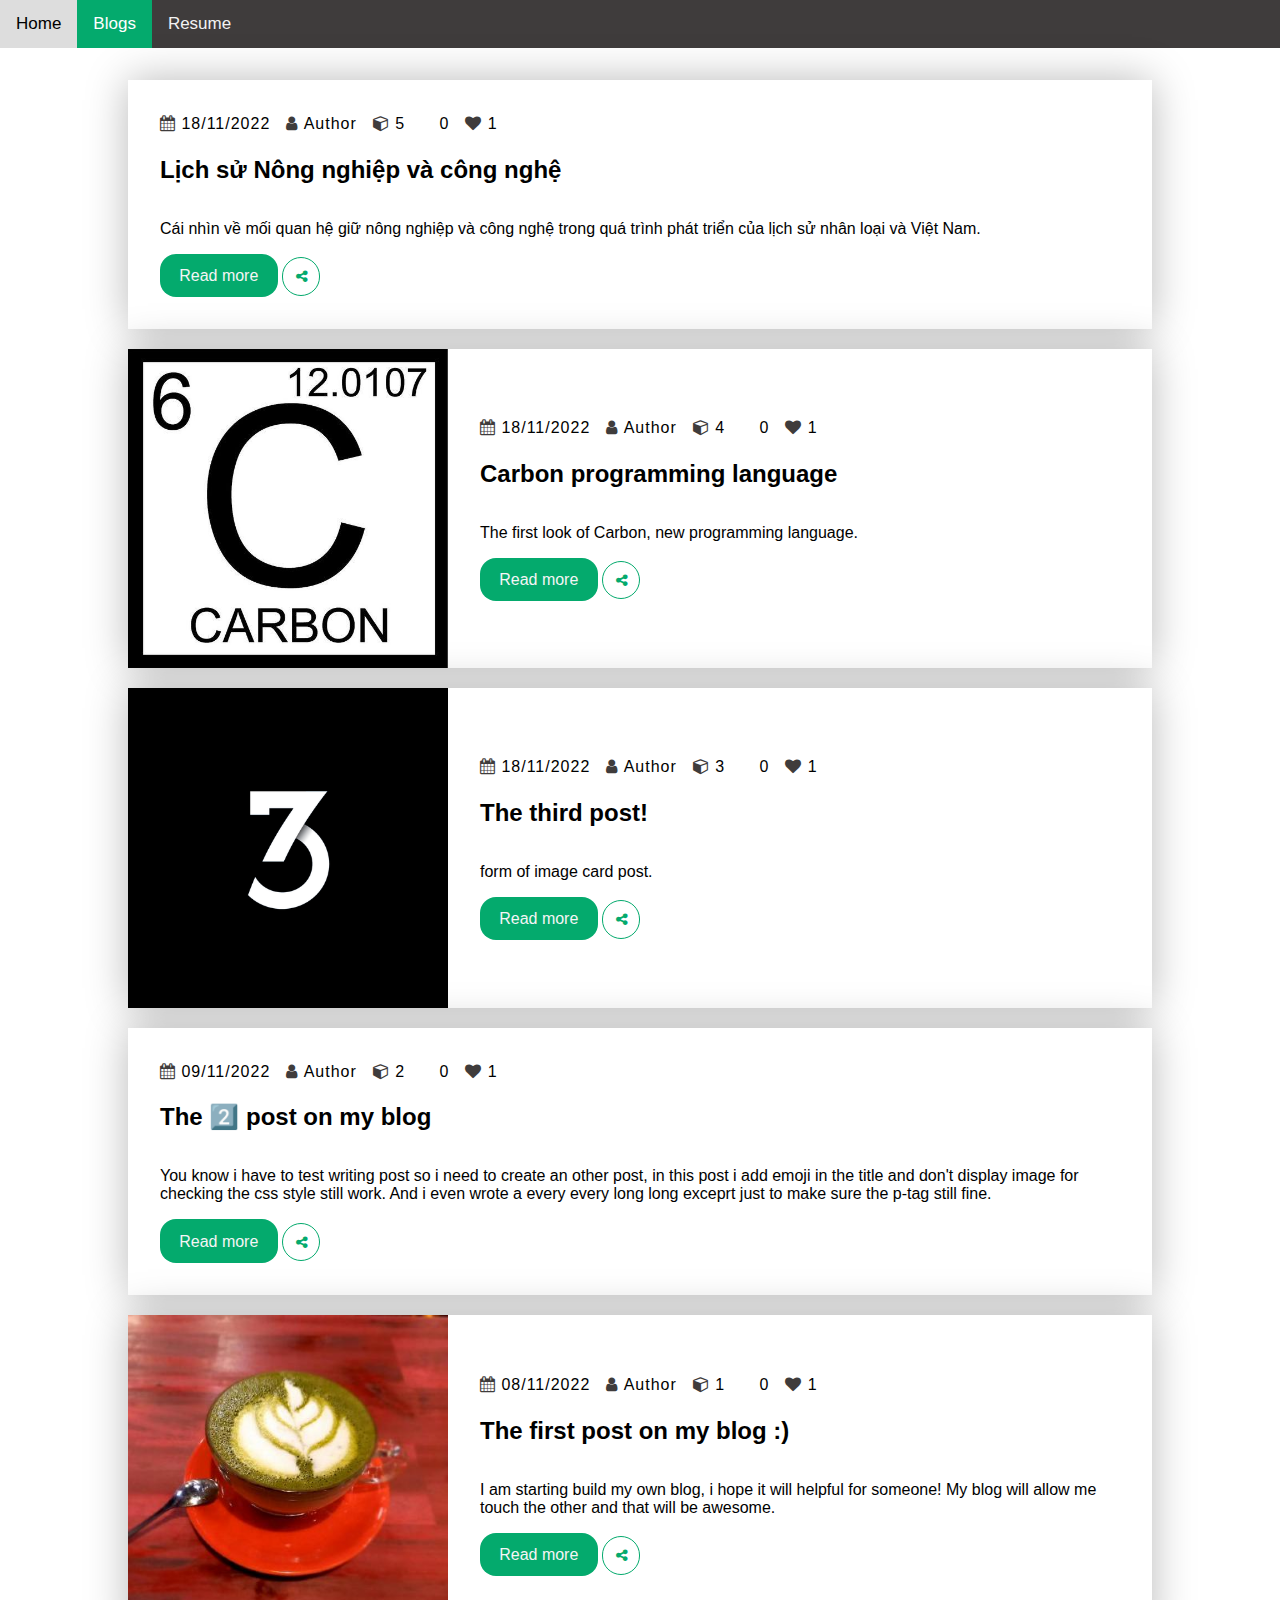
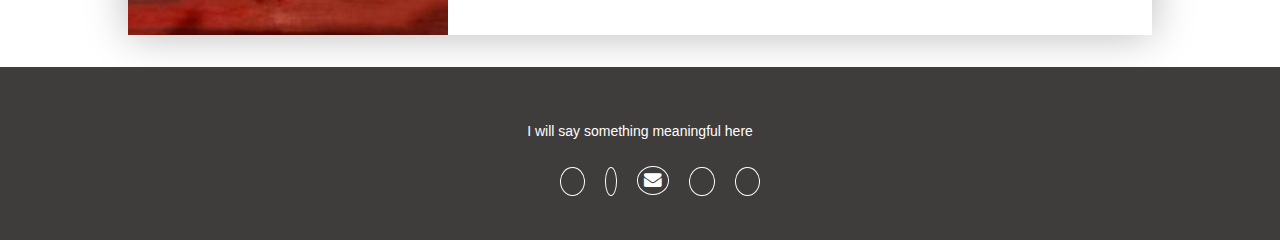
==== blog.html @ a1f5f248 "update post" ====
<!DOCTYPE html>
<html>
  <head>
    <meta name="viewport" content="width=device-width, initial-scale=1">
    <link rel="stylesheet" href="https://cdnjs.cloudflare.com/ajax/libs/font-awesome/4.7.0/css/font-awesome.min.css">
     <link rel = "icon" href = "./assets/coffee-cup.png" type = "image/x-icon">
     <link rel="stylesheet" href="https://use.fontawesome.com/releases/v5.8.1/css/all.css" integrity="sha384-50oBUHEmvpQ+1lW4y57PTFmhCaXp0ML5d60M1M7uH2+nqUivzIebhndOJK28anvf" crossorigin="anonymous">
    <link rel="stylesheet" href="style.css">
    <title>Blog</title>
  </head>
  <body>
    <div class="topnav" id="myTopnav">
      <a href="./index.html">Home</a>
      <a href="./blog.html" class="active">Blogs</a>
      <a href="https://locchuong96.github.io/Locchuong96/">Resume</a>
      <a href="javascript:void(0);" class="icon" onclick="myFunction()">
        <i class="fa fa-bars"></i>
      </a>
    </div>
    <!--blog-->
    <div = class='blog'>
      <!--THE LATEST BLOG-->
      <div class='card'>
        <div class= 'card-content'>
          <div class ='blog-details'>
            <div class='icon-text'>
              <span class ='icon'>
                <i class ='fa fa-calendar'></i>
              </span>
              <span class ='text'>18/11/2022</span>
            </div>
            <div class='icon-text'>
              <span class ='icon'>
                <i class ='fa fa-user'></i>
              </span>
              <span class ='text'>Author</span>
            </div>
            <div class='icon-text'>
              <span class ='icon'>
                <i class ='fa fa-cube'></i>
              </span>
              <span class ='text'>5</span>
            </div>
            <div class='icon-text'>
              <span class ='icon'>
                <i class ='fas fa-comment'></i>
              </span>
              <span class ='text'>0</span>
            </div>
            <div class='icon-text'>
              <span class ='icon'>
                <i class ='fa fa-heart'></i>
              </span>
              <span class ='text'>1</span>
            </div>
          </div>
          <h2 class= 'blog-title'>Lịch sử Nông nghiệp và công nghệ</h2>
          <p class = 'excerpt'>Cái nhìn về mối quan hệ giữ nông nghiệp và công nghệ trong quá trình phát triển của lịch sử nhân loại và Việt Nam.</p>
          <div class='blog-cta'>
            <a href='./blog/5/post_vi.html' class = 'button'>Read more</a>
            <button class='share-button'><i class ='fa fa-share-alt'></i></button>
          </div>
        </div>
      </div>
      <!--post-->
      <div class='card'>
        <div class='card-image'>
          <img src='./assets/pic2.jpg' alt =''>
        </div>
        <div class= 'card-content'>
          <div class ='blog-details'>
            <div class='icon-text'>
              <span class ='icon'>
                <i class ='fa fa-calendar'></i>
              </span>
              <span class ='text'>18/11/2022</span>
            </div>
            <div class='icon-text'>
              <span class ='icon'>
                <i class ='fa fa-user'></i>
              </span>
              <span class ='text'>Author</span>
            </div>
            <div class='icon-text'>
              <span class ='icon'>
                <i class ='fa fa-cube'></i>
              </span>
              <span class ='text'>4</span>
            </div>
            <div class='icon-text'>
              <span class ='icon'>
                <i class ='fas fa-comment'></i>
              </span>
              <span class ='text'>0</span>
            </div>
            <div class='icon-text'>
              <span class ='icon'>
                <i class ='fa fa-heart'></i>
              </span>
              <span class ='text'>1</span>
            </div>
          </div>
          <h2 class= 'blog-title'>Carbon programming language</h2>
          <p class = 'excerpt'>The first look of Carbon, new programming language.</p>
          <div class='blog-cta'>
            <a href='./blog/4/post.html' class = 'button'>Read more</a>
            <button class='share-button'><i class ='fa fa-share-alt'></i></button>
          </div>
        </div>
      </div>
      <!--post-->
      <div class='card'>
        <div class='card-image'>
          <img src='./assets/pic3.png' alt =''>
        </div>
        <div class= 'card-content'>
          <div class ='blog-details'>
            <div class='icon-text'>
              <span class ='icon'>
                <i class ='fa fa-calendar'></i>
              </span>
              <span class ='text'>18/11/2022</span>
            </div>
            <div class='icon-text'>
              <span class ='icon'>
                <i class ='fa fa-user'></i>
              </span>
              <span class ='text'>Author</span>
            </div>
            <div class='icon-text'>
              <span class ='icon'>
                <i class ='fa fa-cube'></i>
              </span>
              <span class ='text'>3</span>
            </div>
            <div class='icon-text'>
              <span class ='icon'>
                <i class ='fas fa-comment'></i>
              </span>
              <span class ='text'>0</span>
            </div>
            <div class='icon-text'>
              <span class ='icon'>
                <i class ='fa fa-heart'></i>
              </span>
              <span class ='text'>1</span>
            </div>
          </div>
          <h2 class= 'blog-title'>The third post!</h2>
          <p class = 'excerpt'>form of image card post.</p>
          <div class='blog-cta'>
            <a href='./blog/3/post.html' class = 'button'>Read more</a>
            <button class='share-button'><i class ='fa fa-share-alt'></i></button>
          </div>
        </div>
      </div>
      <!--post-->
      <div class='card'>
        <div class= 'card-content'>
          <div class ='blog-details'>
            <div class='icon-text'>
              <span class ='icon'>
                <i class ='fa fa-calendar'></i>
              </span>
              <span class ='text'>09/11/2022</span>
            </div>
            <div class='icon-text'>
              <span class ='icon'>
                <i class ='fa fa-user'></i>
              </span>
              <span class ='text'>Author</span>
            </div>
            <div class='icon-text'>
              <span class ='icon'>
                <i class ='fa fa-cube'></i>
              </span>
              <span class ='text'>2</span>
            </div>
            <div class='icon-text'>
              <span class ='icon'>
                <i class ='fas fa-comment'></i>
              </span>
              <span class ='text'>0</span>
            </div>
            <div class='icon-text'>
              <span class ='icon'>
                <i class ='fa fa-heart'></i>
              </span>
              <span class ='text'>1</span>
            </div>
          </div>
          <h2 class= 'blog-title'>The 2️⃣ post on my blog</h2>
          <p class = 'excerpt'>You know i have to test writing post so i need to create an other post, in this post i add emoji in the title and don't display image for checking the css style still work. And i even wrote a every every long long exceprt just to make sure the p-tag still fine.</p>
          <div class='blog-cta'>
            <a href='./blog/2/post.html' class = 'button'>Read more</a>
            <button class='share-button'><i class ='fa fa-share-alt'></i></button>
          </div>
        </div>
      </div>
      <!--post-->
      <div class='card'>
        <div class='card-image'>
          <img src='./assets/pic.jpeg' alt =''>
        </div>
        <div class= 'card-content'>
          <div class ='blog-details'>
            <div class='icon-text'>
              <span class ='icon'>
                <i class ='fa fa-calendar'></i>
              </span>
              <span class ='text'>08/11/2022</span>
            </div>
            <div class='icon-text'>
              <span class ='icon'>
                <i class ='fa fa-user'></i>
              </span>
              <span class ='text'>Author</span>
            </div>
            <div class='icon-text'>
              <span class ='icon'>
                <i class ='fa fa-cube'></i>
              </span>
              <span class ='text'>1</span>
            </div>
            <div class='icon-text'>
              <span class ='icon'>
                <i class ='fas fa-comment'></i>
              </span>
              <span class ='text'>0</span>
            </div>
            <div class='icon-text'>
              <span class ='icon'>
                <i class ='fa fa-heart'></i>
              </span>
              <span class ='text'>1</span>
            </div>
          </div>
          <h2 class= 'blog-title'>The first post on my blog :)</h2>
          <p class = 'excerpt'>I am starting build my own blog, i hope it will helpful for someone! My blog will allow me touch the other and that will be awesome.</p>
          <div class='blog-cta'>
            <a href='./blog/1/post.html' class = 'button'>Read more</a>
            <button class='share-button'><i class ='fa fa-share-alt'></i></button>
          </div>
        </div>
      </div>
    </div>   
    <!--footer-->
    <footer>
      <div class='footer-content'>
        <p>I will say something meaningful here</p>
        <ul class='socials'>
          <li><a href="https://github.com/Locchuong96"><i class="fab fa-github"></i></a></li>
          <li><a href="https://www.kaggle.com/locchuong"><i class="fab fa-kaggle"></i></a></li>
          <li><a href="#"><i class="fa fa-envelope"></i></a></li>
          <li><a href="#"><i class="fab fa-facebook"></i></a></li>
          <li><a href="#"><i class="fab fa-twitter"></i></a></li>
        </ul>
      </div>
    </footer>
    <script>
      function myFunction() {
        var x = document.getElementById("myTopnav");
        if (x.className === "topnav") {
          x.className += " responsive";
        } else {
          x.className = "topnav";
        }
      }
    </script>
  </body>
</html>
---- style.css ----
/*define constant*/
:root{
  --off-white:#f5f5f5;
  --primary: #3f3c3c;
  --foreground: #04AA6D;
}

body {
  margin: 0;
  font-family: sans-serif;
}

.topnav {
  overflow: hidden;
  background-color: #3f3c3c;
}

.topnav a {
  float: left;
  display: block;
  color: #f2f2f2;
  text-align: center;
  padding: 14px 16px;
  text-decoration: none;
  font-size: 17px;
}

.topnav a:hover {
  background-color: #ddd;
  color: black;
}

.topnav a.active {
  background-color: #04AA6D;
  color: white;
}

.topnav .icon {
  display: none;
}

@media screen and (max-width: 600px) {
  .topnav a:not(:first-child) {display: none;}
  .topnav a.icon {
    float: right;
    display: block;
  }
}

@media screen and (max-width: 600px) {
  .topnav.responsive {position: relative;}
  .topnav.responsive .icon {
    position: absolute;
    right: 0;
    top: 0;
  }
  .topnav.responsive a {
    float: none;
    display: block;
    text-align: left;
  }
}

.about{
  margin: 60px auto;
  width: 60%;
  padding: 8px;
}

.about img{
  float:right;
  width: 33%;
  height: auto;
  padding: 0 10px 0 0;
  margin-right: 20px;
  margin-bottom: 20px;
  border-radius: 50%;
}

.text {
  text-align: flex;
  font-size: 16px;
  line-height: 24px;
  letter-spacing: 1.0px;
  word-spacing: 1.2px;
}

@media screen and (max-width: 600px) {
  .about{
  margin: 20px auto;
  width: 90%;
  padding: 8px;
  }
  .text {
  text-align: flex;
  font-size: 13px;
  line-height: 18px;
  letter-spacing: .8px;
  word-spacing: 1.0px;
  }
  .about img{
  float:right;
  width: 33%;
  height: auto;
  padding: 0 5px 0 0;
  margin-right: 14px;
  margin-bottom: 14px;
  border-radius: 50%;
  }
}

/*phone size*/
@media screen and (max-width: 400px) {
  .about{
  margin: 20px auto;
  width: 100%;
  padding: 4px;
  }
  .text {
  text-align: flex;
  font-size: 11px;
  line-height: 20px;
  letter-spacing: 0.6px;
  word-spacing: 0.8px;
  }
  .about img{
  float:right;
  width: 32%;
  height: auto;
  padding: 0 5px 0 0;
  margin-right: 10px;
  margin-bottom: 10px;
  border-radius: 50%;
  }
}
footer{
    position: relative;
    bottom: 0;
    left: 0;
    right: 0;
    background: #3f3c3c;
    height: auto;
    width: 100vw;
    padding-top: 40px;
    color: #fff;
}
.footer-content{
    display: flex;
    align-items: center;
    justify-content: center;
    flex-direction: column;
    text-align: center;
}
.footer-content h3{
    font-size: 2.1rem;
    font-weight: 500;
    text-transform: capitalize;
    line-height: 3rem;
}
.footer-content p{
    max-width: 500px;
    margin: 10px auto;
    line-height: 28px;
    font-size: 14px;
    color: white;
}
.socials{
    list-style: none;
    display: flex;
    align-items: center;
    justify-content: center;
    margin: 1rem 0 3rem 0;
}
.socials li{
    margin: 0 10px;
}
.socials a{
    text-decoration: none;
    color: #fff;
    border: 1.1px solid white;
    padding: 5px;
    border-radius: 50%;

}
.socials a i{
    font-size: 1.1rem;
    width: 20px;
    transition: color .4s ease;

}
.socials a:hover i{
    color: #04AA6D;
}
/*starting blog style*/

.blog{
  width: 80%;
  margin: 2rem auto;
}

.card{
  background-color: white;
  box-shadow: 0 0 2.5rem rgba(0,0,0,0.28);
  margin-bottom: 20px;
}

.card-image {
  height: auto;
  overflow: hidden;
}

.card-image img {
  width: 100%;
  height: auto;
  object-fit: cover;
  display: block;
}

.card-content{
  padding: 2rem;
}

/*2 same class*/
.blog-details,
.icon-text {
  display: flex;
  align-items: center;
}

.icon-text {
  margin-right: 1rem;
}

.icon-text .icon{
  color: var(--primary);
  margin-right: 0.4rem;
}

.block-cta {
  margin-top: 2rem;
  display: flex;
  justify-content: space-between;
  align-items: center;
}

.button{
  padding: 1.2rem 1.2rem;
  display: inline-block;
  background: var(--foreground);
  border-radius: 1rem;
  color:var(--off-white);
  text-decoration: none;
  line-height: 5px;
}

.share-button {
  width: 2.4rem;
  height: 2.4rem;
  border: 0.1rem solid var(--foreground);
  border-radius: 50%;
  background-color: transparent;
  cursor: pointer;
  color: var(--foreground);
  outline: none;
  transition: all 0.3s ease-in-out;
}

.share-button:focus {
  background-color: var(--foreground);
  color: var(--off-white);
}

@media screen and (min-width: 800px) {
  .card{
    display:flex;
    overflow: hidden;
  }

  .card-image{
    width: auto;
    flex: 1;
  }

  .card-content{
    flex:2;
    display: flex;
    flex-direction: column;
    justify-content: center;
  }
}

@media screen and (max-width: 600px) {
  .blog-title{
    font-size: 16px;
  }
  .excerpt{
    font-size: 14px;
  }
  .share-button {
  width: 2.0rem;
  height: 2.0rem;
  }
  .button{
  padding: 0.9rem 0.9rem;
  }
  .card-content{
  padding: 1rem;
  }
  .icon-text {
  margin-right: 0.3rem;
  }
  .icon-text .icon{
  color: var(--primary);
  margin-right: 0.2rem;
  }
}

@media screen and (max-width: 500px) {
  .blog-title{
    font-size: 15px;
  }
  .excerpt{
    font-size: 13px;
  }
  .share-button {
  width: 1.6rem;
  height: 1.6rem;
  }
  .button{
  padding: 0.8rem 0.8rem;
  }
  .card-content{
  padding: 1rem;
  }
  .icon-text {
  margin-right: 0.3rem;
  }
  .icon-text .icon{
  color: var(--primary);
  margin-right: 0.3rem;
  }
  .card-content{
  padding: 1.0rem;
  }
}
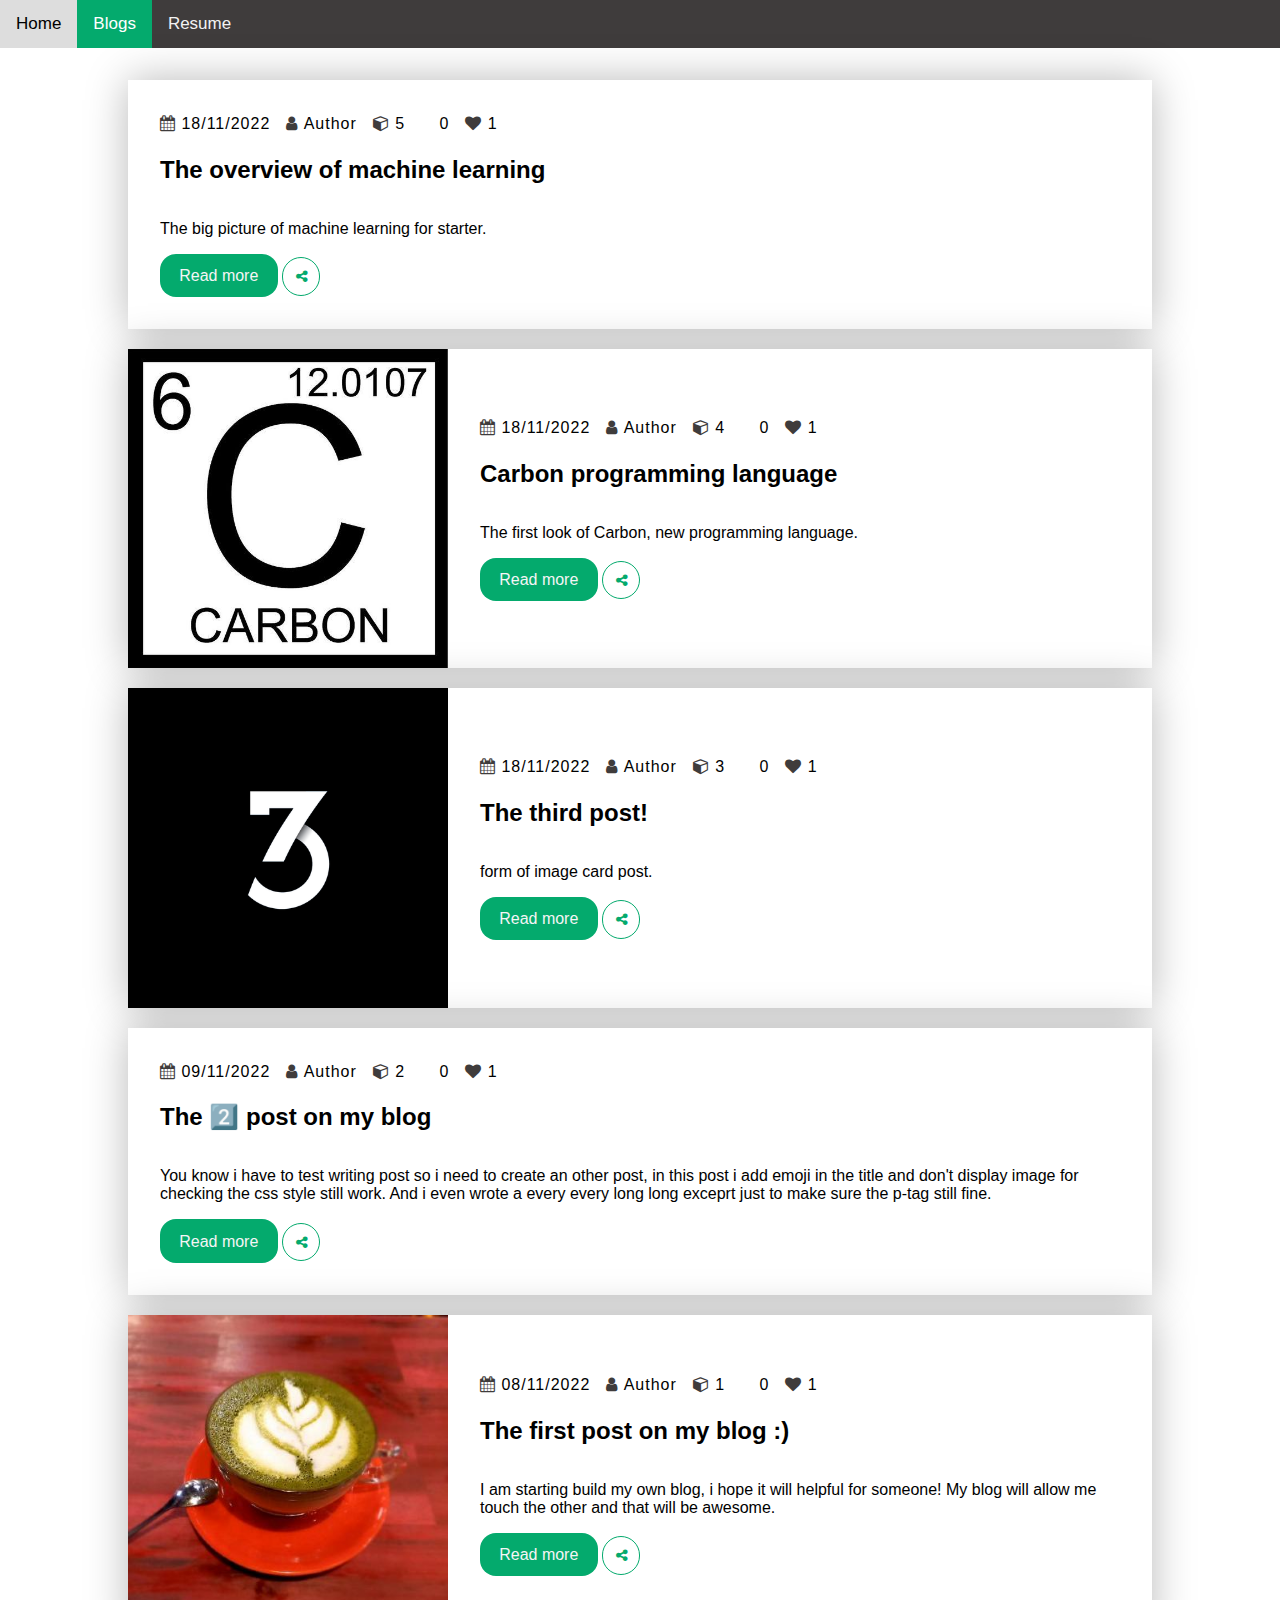
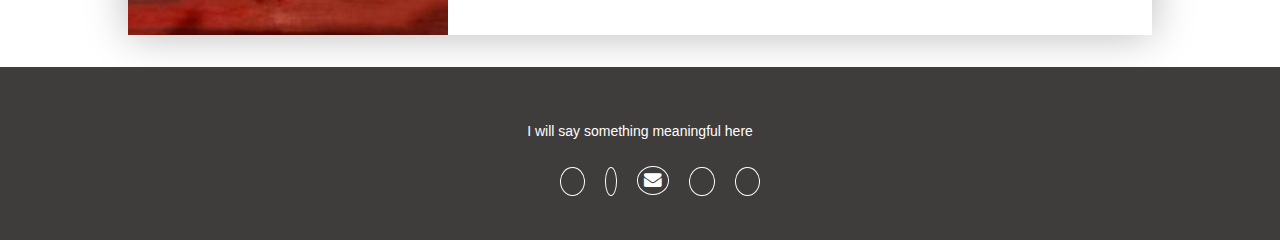
==== commit ff2dc6f4: "update post" ====
--- a/blog.html
+++ b/blog.html
@@ -54,8 +54,8 @@
               <span class ='text'>1</span>
             </div>
           </div>
-          <h2 class= 'blog-title'>Lịch sử Nông nghiệp và công nghệ</h2>
-          <p class = 'excerpt'>Cái nhìn về mối quan hệ giữ nông nghiệp và công nghệ trong quá trình phát triển của lịch sử nhân loại và Việt Nam.</p>
+          <h2 class= 'blog-title'>The overview of machine learning</h2>
+          <p class = 'excerpt'>The big picture of machine learning for starter.</p>
           <div class='blog-cta'>
             <a href='./blog/5/post_vi.html' class = 'button'>Read more</a>
             <button class='share-button'><i class ='fa fa-share-alt'></i></button>
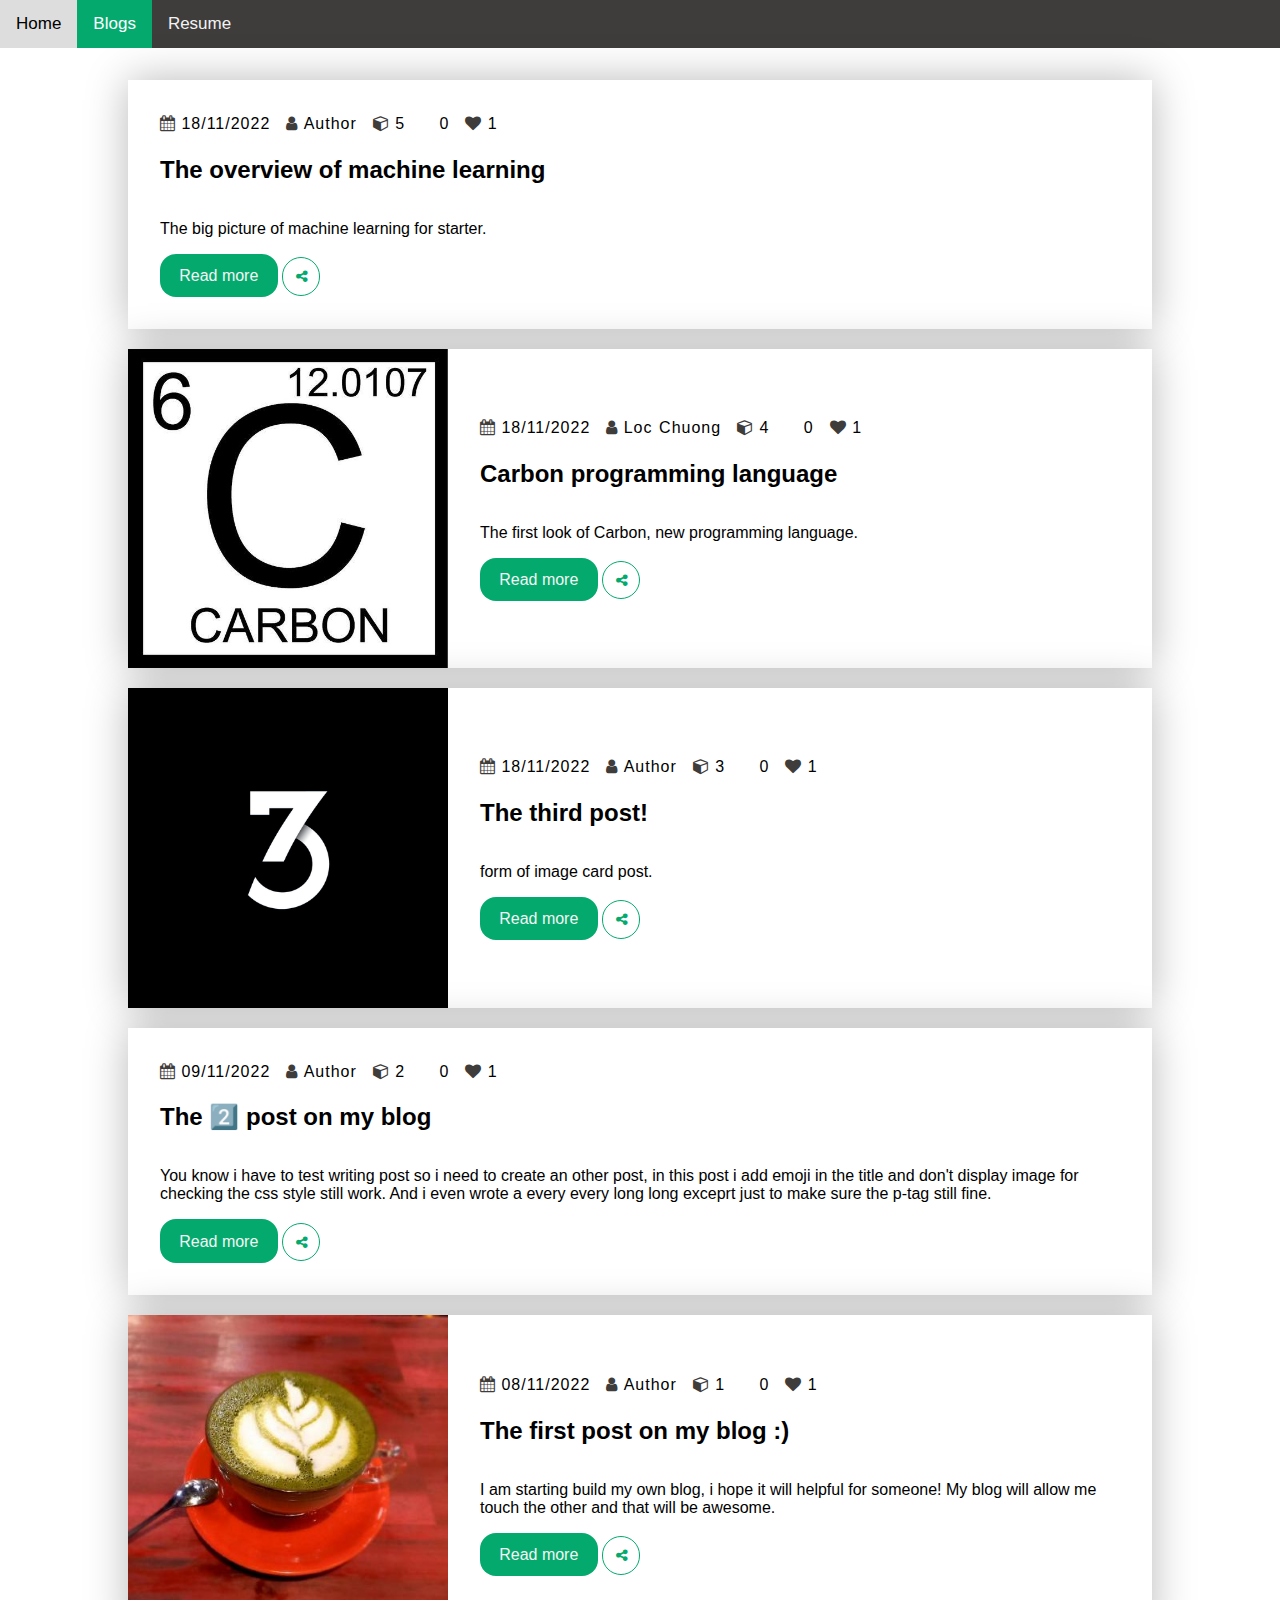
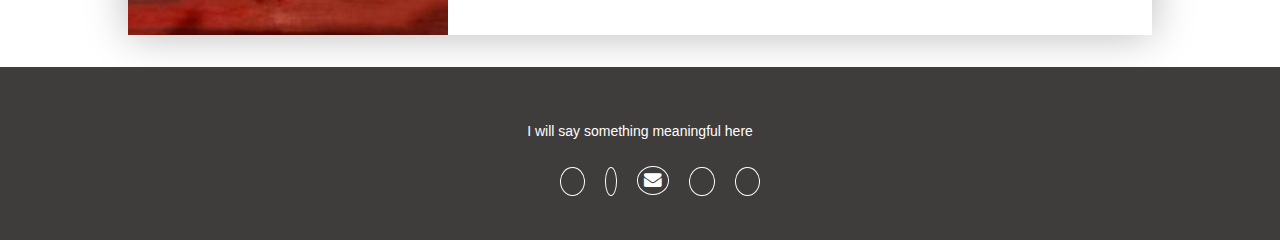
==== commit dbb7ab3d: "update post" ====
--- a/blog.html
+++ b/blog.html
@@ -57,7 +57,7 @@
           <h2 class= 'blog-title'>The overview of machine learning</h2>
           <p class = 'excerpt'>The big picture of machine learning for starter.</p>
           <div class='blog-cta'>
-            <a href='./blog/5/post_vi.html' class = 'button'>Read more</a>
+            <a href='./blog/5/post.html' class = 'button'>Read more</a>
             <button class='share-button'><i class ='fa fa-share-alt'></i></button>
           </div>
         </div>
@@ -79,7 +79,7 @@
               <span class ='icon'>
                 <i class ='fa fa-user'></i>
               </span>
-              <span class ='text'>Author</span>
+              <span class ='text'>Loc Chuong</span>
             </div>
             <div class='icon-text'>
               <span class ='icon'>
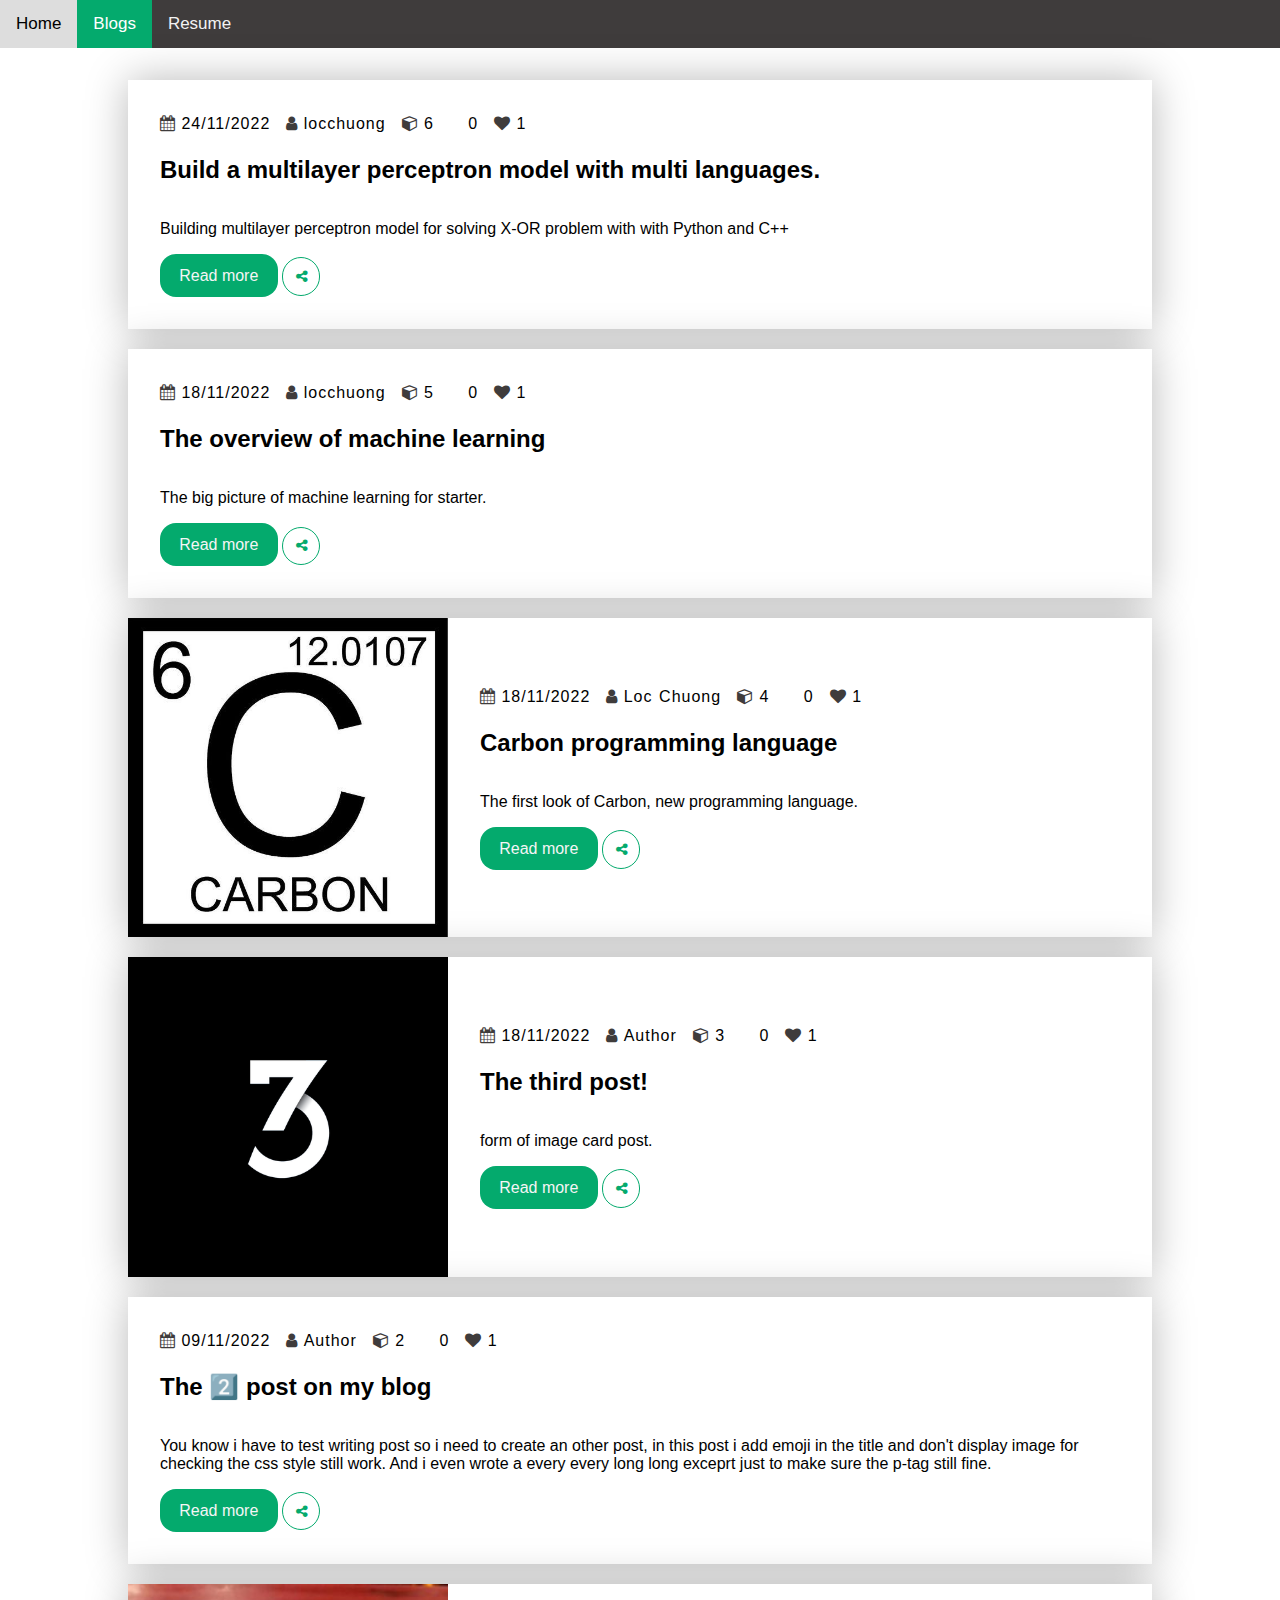
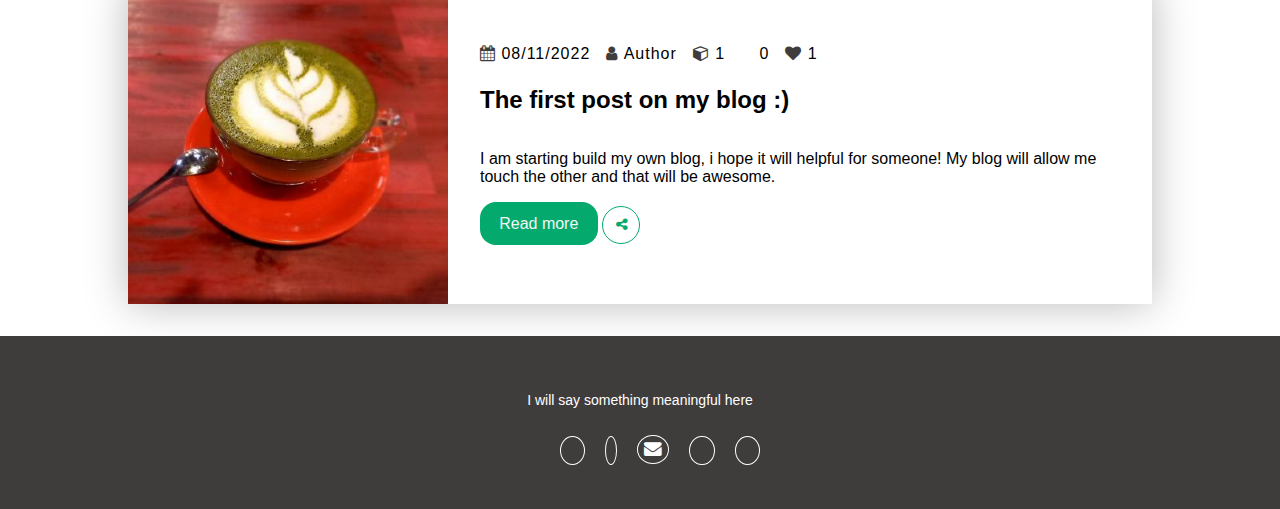
==== commit 00c216bc: "update post" ====
--- a/blog.html
+++ b/blog.html
@@ -20,6 +20,50 @@
     <!--blog-->
     <div = class='blog'>
       <!--THE LATEST BLOG-->
+      <!--post-->
+      <div class='card'>
+        <div class= 'card-content'>
+          <div class ='blog-details'>
+            <div class='icon-text'>
+              <span class ='icon'>
+                <i class ='fa fa-calendar'></i>
+              </span>
+              <span class ='text'>24/11/2022</span>
+            </div>
+            <div class='icon-text'>
+              <span class ='icon'>
+                <i class ='fa fa-user'></i>
+              </span>
+              <span class ='text'>locchuong</span>
+            </div>
+            <div class='icon-text'>
+              <span class ='icon'>
+                <i class ='fa fa-cube'></i>
+              </span>
+              <span class ='text'>6</span>
+            </div>
+            <div class='icon-text'>
+              <span class ='icon'>
+                <i class ='fas fa-comment'></i>
+              </span>
+              <span class ='text'>0</span>
+            </div>
+            <div class='icon-text'>
+              <span class ='icon'>
+                <i class ='fa fa-heart'></i>
+              </span>
+              <span class ='text'>1</span>
+            </div>
+          </div>
+          <h2 class= 'blog-title'>Build a multilayer perceptron model with multi languages.</h2>
+          <p class = 'excerpt'>Building multilayer perceptron model for solving X-OR problem with with Python and C++</p>
+          <div class='blog-cta'>
+            <a href='#' class = 'button'>Read more</a>
+            <button class='share-button'><i class ='fa fa-share-alt'></i></button>
+          </div>
+        </div>
+      </div>
+      <!--post-->
       <div class='card'>
         <div class= 'card-content'>
           <div class ='blog-details'>
@@ -33,7 +77,7 @@
               <span class ='icon'>
                 <i class ='fa fa-user'></i>
               </span>
-              <span class ='text'>Author</span>
+              <span class ='text'>locchuong</span>
             </div>
             <div class='icon-text'>
               <span class ='icon'>
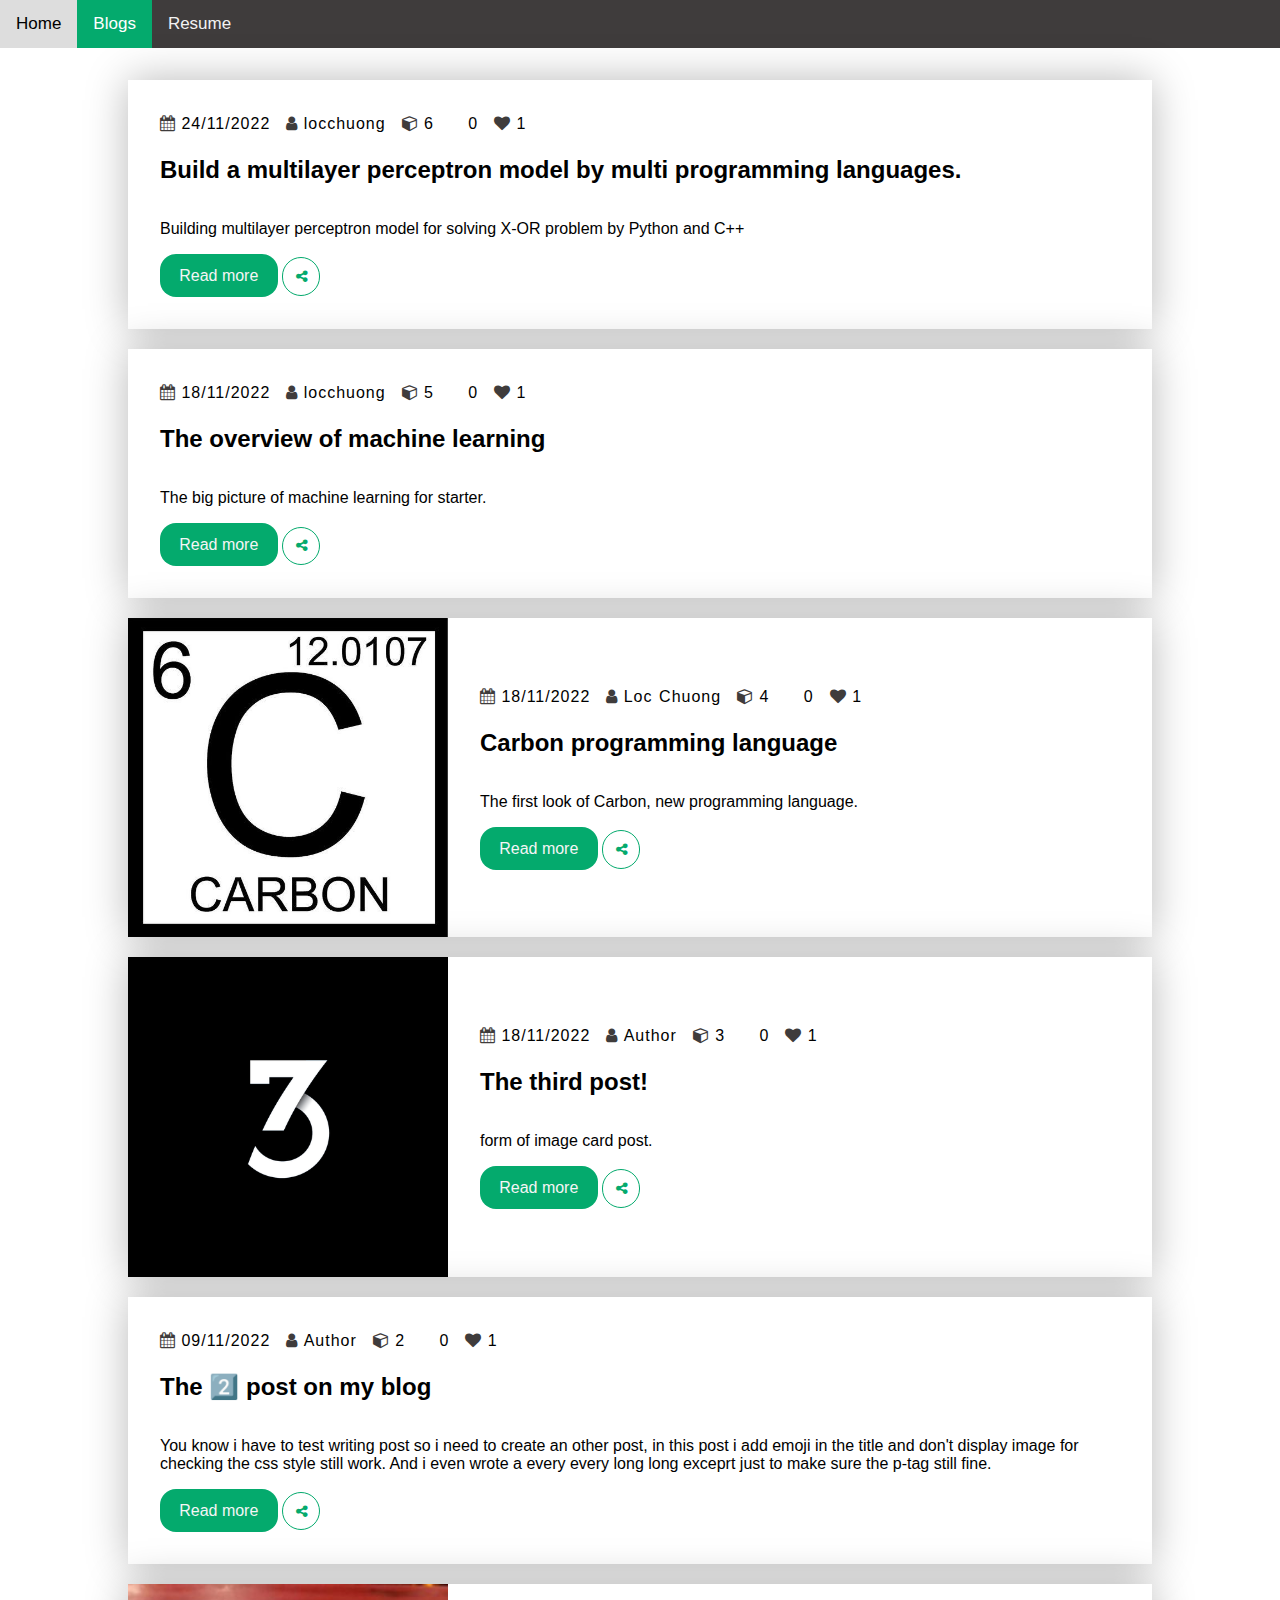
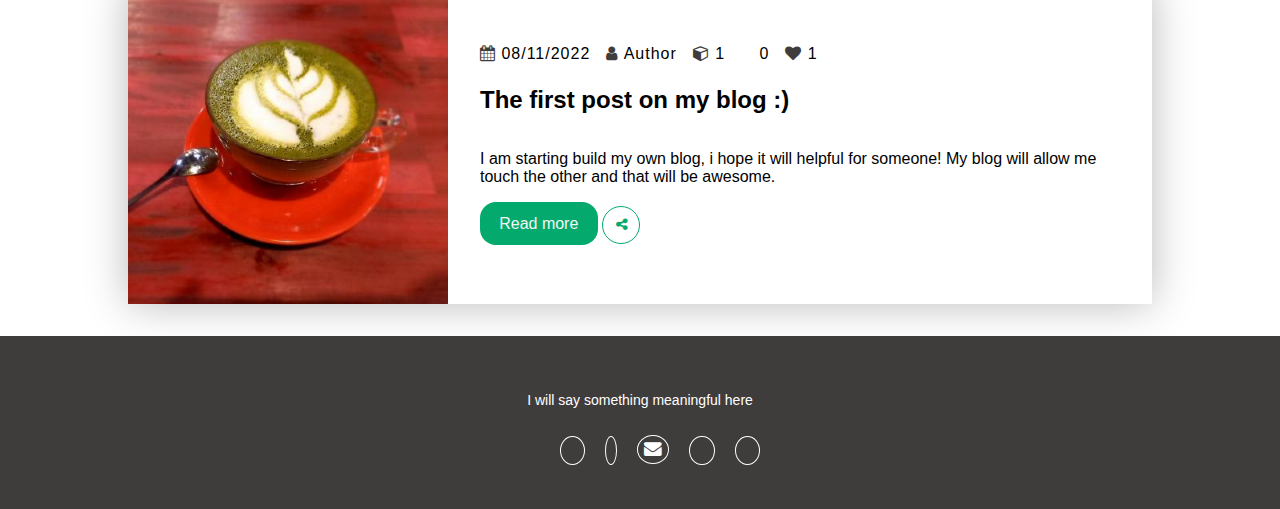
==== commit 9bee4924: "update post" ====
--- a/blog.html
+++ b/blog.html
@@ -55,8 +55,8 @@
               <span class ='text'>1</span>
             </div>
           </div>
-          <h2 class= 'blog-title'>Build a multilayer perceptron model with multi languages.</h2>
-          <p class = 'excerpt'>Building multilayer perceptron model for solving X-OR problem with with Python and C++</p>
+          <h2 class= 'blog-title'>Build a multilayer perceptron model by multi programming languages.</h2>
+          <p class = 'excerpt'>Building multilayer perceptron model for solving X-OR problem by Python and C++</p>
           <div class='blog-cta'>
             <a href='#' class = 'button'>Read more</a>
             <button class='share-button'><i class ='fa fa-share-alt'></i></button>
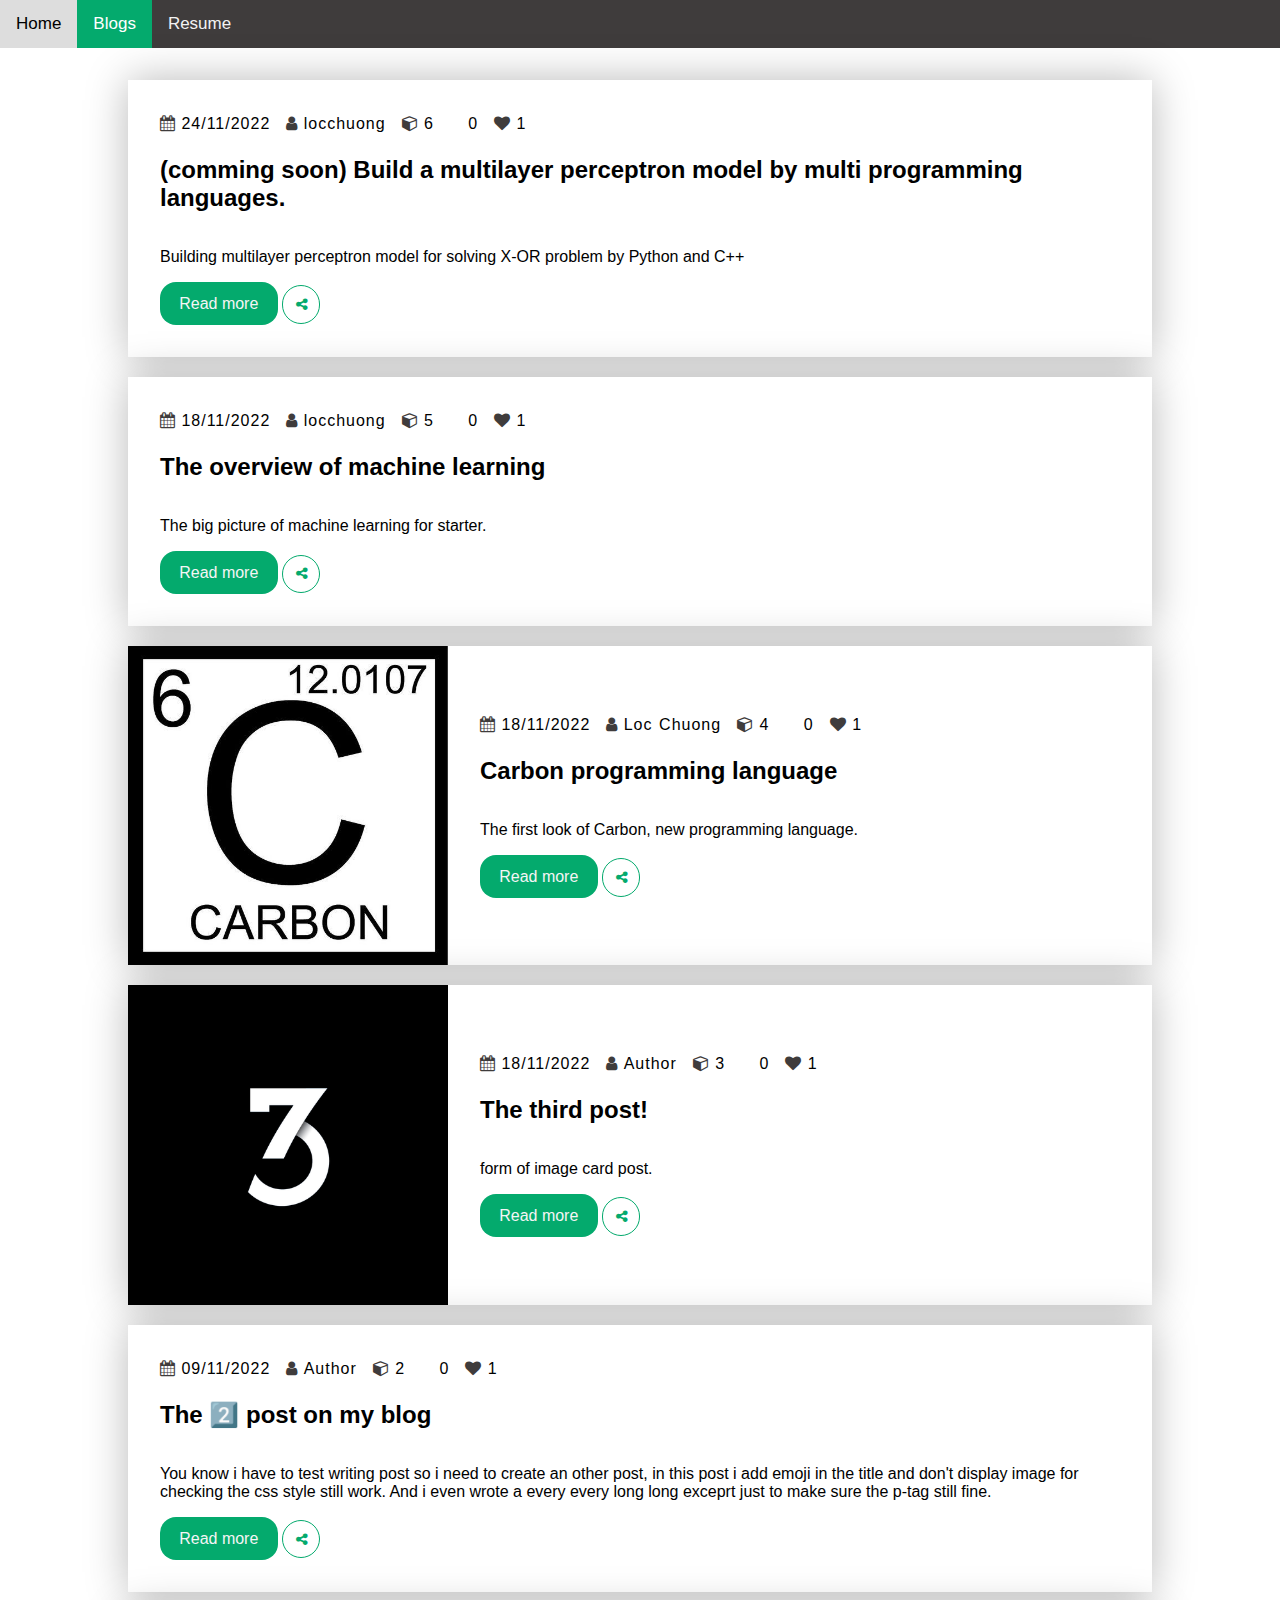
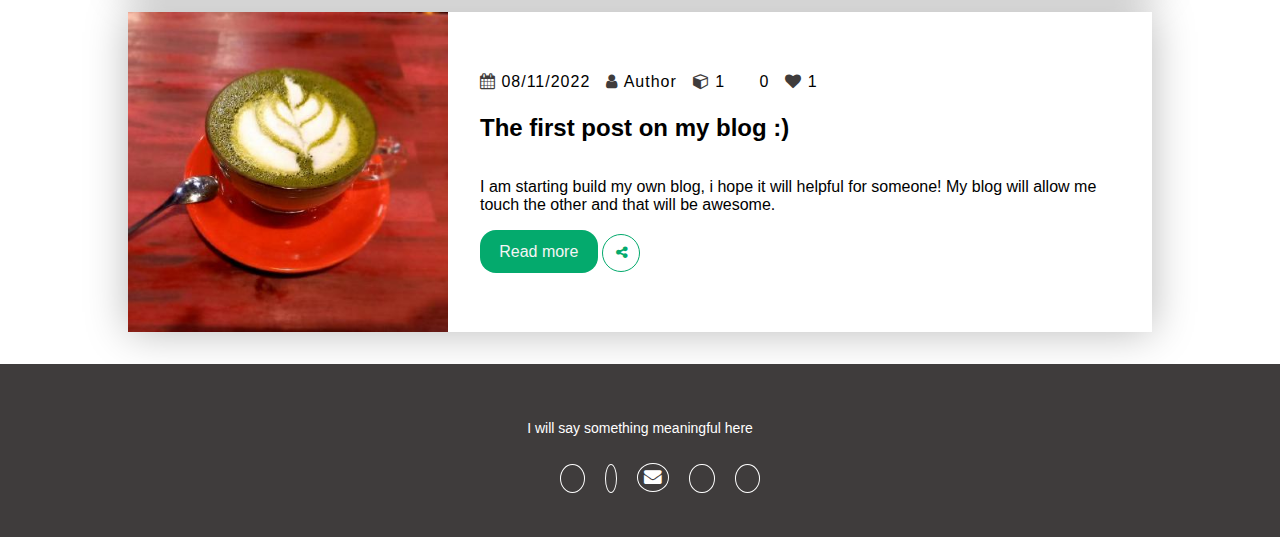
==== commit 313502e3: "update post" ====
--- a/blog.html
+++ b/blog.html
@@ -55,7 +55,7 @@
               <span class ='text'>1</span>
             </div>
           </div>
-          <h2 class= 'blog-title'>Build a multilayer perceptron model by multi programming languages.</h2>
+          <h2 class= 'blog-title'>(comming soon) Build a multilayer perceptron model by multi programming languages.</h2>
           <p class = 'excerpt'>Building multilayer perceptron model for solving X-OR problem by Python and C++</p>
           <div class='blog-cta'>
             <a href='#' class = 'button'>Read more</a>
